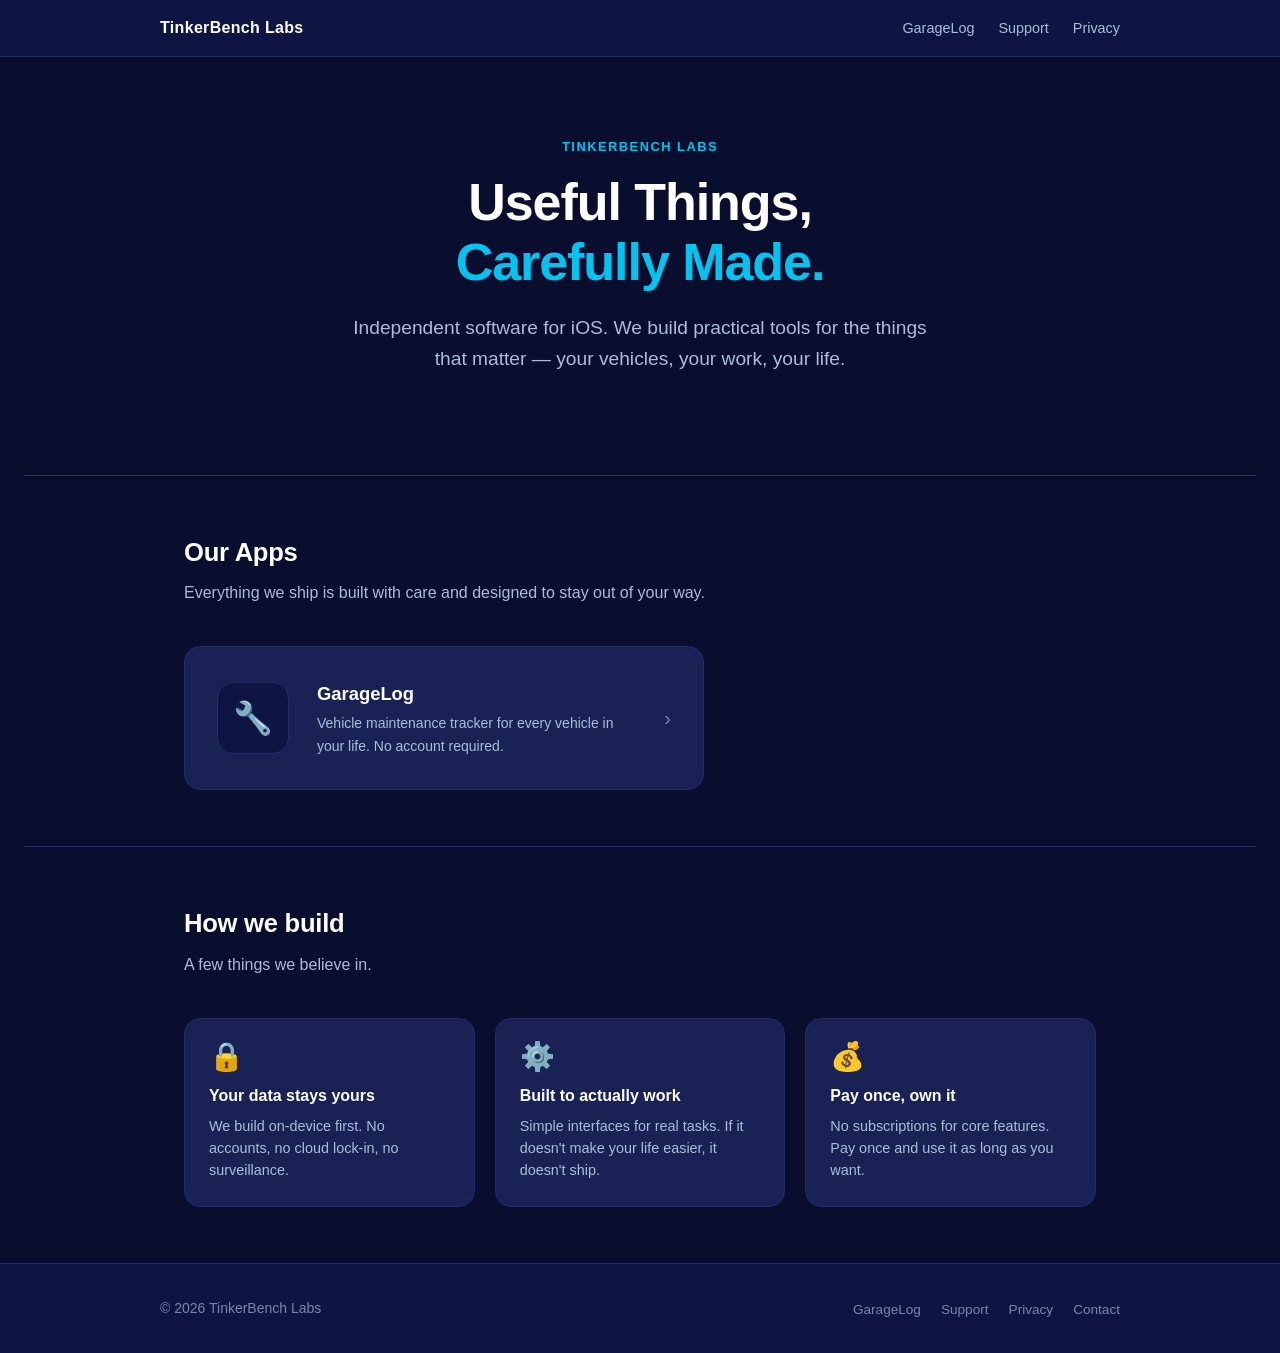
==== index.html @ 38abb6bc "initial commit" ====
<!DOCTYPE html>
<html lang="en">
<head>
  <meta charset="UTF-8" />
  <meta name="viewport" content="width=device-width, initial-scale=1.0" />
  <title>TinkerBench Labs</title>
  <meta name="description" content="TinkerBench Labs — Useful Things, Carefully Made. Independent software for iOS." />
  <link rel="stylesheet" href="assets/css/style.css" />
</head>
<body>

  <!-- Navigation -->
  <nav class="site-nav">
    <div class="nav-inner">
      <a href="index.html" class="nav-brand">TinkerBench Labs</a>
      <ul class="nav-links">
        <li><a href="garagelog/" >GarageLog</a></li>
        <li><a href="support/"  >Support</a></li>
        <li><a href="privacy/"  >Privacy</a></li>
      </ul>
    </div>
  </nav>

  <main class="page">

    <!-- Hero -->
    <div class="hero">
      <p class="hero-eyebrow">TinkerBench Labs</p>
      <h1>Useful Things,<br /><span>Carefully Made.</span></h1>
      <p class="hero-sub">
        Independent software for iOS. We build practical tools for the
        things that matter — your vehicles, your work, your life.
      </p>
    </div>

    <hr class="divider" />

    <!-- Apps section -->
    <div class="section">
      <h2 class="section-title">Our Apps</h2>
      <p class="section-sub">Everything we ship is built with care and designed to stay out of your way.</p>

      <a href="garagelog/" class="app-card">
        <div class="app-card-icon">🔧</div>
        <div class="app-card-info">
          <h3>GarageLog</h3>
          <p>Vehicle maintenance tracker for every vehicle in your life. No account required.</p>
        </div>
        <span class="app-card-arrow">›</span>
      </a>

      <!-- TODO: add more apps here as they ship -->
    </div>

    <hr class="divider" />

    <!-- Values section -->
    <div class="section">
      <h2 class="section-title">How we build</h2>
      <p class="section-sub">A few things we believe in.</p>

      <div class="card-grid">
        <div class="card">
          <div class="card-icon">🔒</div>
          <h3>Your data stays yours</h3>
          <p>We build on-device first. No accounts, no cloud lock-in, no surveillance.</p>
        </div>
        <div class="card">
          <div class="card-icon">⚙️</div>
          <h3>Built to actually work</h3>
          <p>Simple interfaces for real tasks. If it doesn't make your life easier, it doesn't ship.</p>
        </div>
        <div class="card">
          <div class="card-icon">💰</div>
          <h3>Pay once, own it</h3>
          <p>No subscriptions for core features. Pay once and use it as long as you want.</p>
        </div>
      </div>
    </div>

  </main>

  <!-- Footer -->
  <footer class="site-footer">
    <div class="footer-inner">
      <span class="footer-brand">&copy; 2026 TinkerBench Labs</span>
      <ul class="footer-links">
        <li><a href="garagelog/">GarageLog</a></li>
        <li><a href="support/">Support</a></li>
        <li><a href="privacy/">Privacy</a></li>
        <li><a href="mailto:support@tinkerbenchlabs.com">Contact</a></li>
      </ul>
    </div>
  </footer>

</body>
</html>
---- assets/css/style.css ----
/* ─── TinkerBench Labs — Brand Palette ───────────────────────────────────── */
:root {
  --bg:          #090D2E;
  --bg-header:   #0F1542;
  --bg-card:     #1A2255;
  --bg-card-alt: #394A72;
  --accent:      #00C4F0;
  --accent-dark: #009CBD;
  --text:        #FFFFFF;
  --text-muted:  #ABBDD8;
  --text-dim:    #7786AA;
  --separator:   #1A2255;
  --border:      #222D6A;
  --success:     #00D166;
  --radius:      10px;
  --radius-lg:   16px;
  --max-width:   960px;
}

/* ─── Reset ──────────────────────────────────────────────────────────────── */
*, *::before, *::after { box-sizing: border-box; margin: 0; padding: 0; }

html { font-size: 16px; scroll-behavior: smooth; }

body {
  background: var(--bg);
  color: var(--text);
  font-family: -apple-system, BlinkMacSystemFont, 'Segoe UI', Helvetica, Arial, sans-serif;
  line-height: 1.6;
  min-height: 100vh;
  display: flex;
  flex-direction: column;
}

a { color: var(--accent); text-decoration: none; }
a:hover { text-decoration: underline; }

img { max-width: 100%; display: block; }

/* ─── Navigation ─────────────────────────────────────────────────────────── */
.site-nav {
  background: var(--bg-header);
  border-bottom: 1px solid var(--border);
  padding: 0 1.5rem;
  position: sticky;
  top: 0;
  z-index: 100;
}

.nav-inner {
  max-width: var(--max-width);
  margin: 0 auto;
  display: flex;
  align-items: center;
  justify-content: space-between;
  height: 56px;
  gap: 1rem;
}

.nav-brand {
  font-weight: 700;
  font-size: 1rem;
  color: var(--text);
  letter-spacing: 0.02em;
  white-space: nowrap;
}
.nav-brand:hover { text-decoration: none; color: var(--accent); }

.nav-links {
  display: flex;
  gap: 1.5rem;
  list-style: none;
}

.nav-links a {
  color: var(--text-muted);
  font-size: 0.9rem;
  font-weight: 500;
  transition: color 0.15s;
}
.nav-links a:hover,
.nav-links a.active { color: var(--text); text-decoration: none; }

/* ─── Page wrapper ───────────────────────────────────────────────────────── */
.page { flex: 1; }

/* ─── Hero ───────────────────────────────────────────────────────────────── */
.hero {
  text-align: center;
  padding: 5rem 1.5rem 4rem;
  max-width: var(--max-width);
  margin: 0 auto;
}

.hero-eyebrow {
  font-size: 0.8rem;
  font-weight: 600;
  letter-spacing: 0.12em;
  text-transform: uppercase;
  color: var(--accent);
  margin-bottom: 1rem;
}

.hero h1 {
  font-size: clamp(2rem, 5vw, 3.25rem);
  font-weight: 800;
  line-height: 1.15;
  letter-spacing: -0.02em;
  margin-bottom: 1.25rem;
}

.hero h1 span { color: var(--accent); }

.hero-sub {
  font-size: clamp(1rem, 2.5vw, 1.2rem);
  color: var(--text-muted);
  max-width: 580px;
  margin: 0 auto 2.25rem;
}

/* ─── Buttons ────────────────────────────────────────────────────────────── */
.btn {
  display: inline-block;
  padding: 0.75rem 1.75rem;
  border-radius: var(--radius);
  font-weight: 600;
  font-size: 1rem;
  transition: opacity 0.15s, transform 0.1s;
  cursor: pointer;
}
.btn:hover { opacity: 0.88; text-decoration: none; transform: translateY(-1px); }
.btn-primary  { background: var(--accent); color: #000; }
.btn-outline  { border: 1.5px solid var(--border); color: var(--text-muted); }
.btn-outline:hover { border-color: var(--accent); color: var(--accent); }

.btn-group { display: flex; gap: 0.75rem; justify-content: center; flex-wrap: wrap; }

/* App Store badge placeholder */
.appstore-badge {
  display: inline-flex;
  align-items: center;
  gap: 0.5rem;
  background: #000;
  border: 1px solid #444;
  border-radius: var(--radius);
  padding: 0.6rem 1.25rem;
  color: var(--text);
  font-size: 0.85rem;
  font-weight: 500;
}
.appstore-badge:hover { border-color: var(--accent); text-decoration: none; }

/* ─── Section ────────────────────────────────────────────────────────────── */
.section {
  padding: 3.5rem 1.5rem;
  max-width: var(--max-width);
  margin: 0 auto;
}

.section-title {
  font-size: 1.6rem;
  font-weight: 700;
  margin-bottom: 0.5rem;
  letter-spacing: -0.01em;
}

.section-sub {
  color: var(--text-muted);
  margin-bottom: 2.5rem;
  font-size: 1rem;
}

/* ─── Cards ──────────────────────────────────────────────────────────────── */
.card-grid {
  display: grid;
  grid-template-columns: repeat(auto-fill, minmax(260px, 1fr));
  gap: 1.25rem;
}

.card {
  background: var(--bg-card);
  border: 1px solid var(--border);
  border-radius: var(--radius-lg);
  padding: 1.5rem;
}

.card-icon {
  font-size: 1.75rem;
  margin-bottom: 0.75rem;
  line-height: 1;
}

.card h3 {
  font-size: 1rem;
  font-weight: 700;
  margin-bottom: 0.4rem;
}

.card p {
  color: var(--text-muted);
  font-size: 0.9rem;
  line-height: 1.55;
}

/* App feature card variant */
.feature-card {
  background: var(--bg-card);
  border: 1px solid var(--border);
  border-radius: var(--radius-lg);
  padding: 1.5rem 1.75rem;
  display: flex;
  gap: 1.25rem;
  align-items: flex-start;
}

.feature-icon {
  font-size: 1.5rem;
  flex-shrink: 0;
  line-height: 1;
  margin-top: 0.1rem;
}

.feature-text h3 { font-size: 0.975rem; font-weight: 700; margin-bottom: 0.25rem; }
.feature-text p  { color: var(--text-muted); font-size: 0.875rem; line-height: 1.5; }

.feature-list {
  display: flex;
  flex-direction: column;
  gap: 0.875rem;
}

/* App card on company home */
.app-card {
  background: var(--bg-card);
  border: 1px solid var(--border);
  border-radius: var(--radius-lg);
  padding: 2rem;
  display: flex;
  gap: 1.75rem;
  align-items: center;
  max-width: 520px;
  transition: border-color 0.15s;
}
.app-card:hover { border-color: var(--accent); text-decoration: none; }

.app-card-icon {
  width: 72px;
  height: 72px;
  border-radius: 16px;
  background: var(--bg-header);
  border: 1px solid var(--border);
  display: flex;
  align-items: center;
  justify-content: center;
  font-size: 2rem;
  flex-shrink: 0;
}

.app-card-info { flex: 1; }
.app-card-info h3 { font-size: 1.15rem; font-weight: 700; color: var(--text); margin-bottom: 0.25rem; }
.app-card-info p  { color: var(--text-muted); font-size: 0.875rem; }
.app-card-arrow   { color: var(--text-dim); font-size: 1.25rem; }

/* ─── Divider ────────────────────────────────────────────────────────────── */
.divider {
  border: none;
  border-top: 1px solid var(--border);
  margin: 0 1.5rem;
}

/* ─── Prose (Privacy Policy, etc.) ──────────────────────────────────────── */
.prose {
  max-width: 680px;
}

.prose h2 {
  font-size: 1.15rem;
  font-weight: 700;
  margin: 2rem 0 0.5rem;
  color: var(--text);
}

.prose p {
  color: var(--text-muted);
  font-size: 0.95rem;
  line-height: 1.7;
  margin-bottom: 0.875rem;
}

.prose ul {
  color: var(--text-muted);
  font-size: 0.95rem;
  line-height: 1.7;
  margin: 0 0 0.875rem 1.25rem;
}

.prose ul li { margin-bottom: 0.25rem; }

.prose a { color: var(--accent); }

.prose .effective-date {
  font-size: 0.85rem;
  color: var(--text-dim);
  margin-bottom: 2rem;
}

/* ─── FAQ ────────────────────────────────────────────────────────────────── */
.faq-list {
  display: flex;
  flex-direction: column;
  gap: 1rem;
  max-width: 680px;
}

.faq-item {
  background: var(--bg-card);
  border: 1px solid var(--border);
  border-radius: var(--radius);
  padding: 1.25rem 1.5rem;
}

.faq-item h3 {
  font-size: 0.975rem;
  font-weight: 700;
  margin-bottom: 0.5rem;
  color: var(--text);
}

.faq-item p {
  color: var(--text-muted);
  font-size: 0.9rem;
  line-height: 1.6;
}

/* ─── Contact block ──────────────────────────────────────────────────────── */
.contact-block {
  background: var(--bg-card);
  border: 1px solid var(--border);
  border-radius: var(--radius-lg);
  padding: 2rem;
  max-width: 480px;
}

.contact-block h2 { font-size: 1.15rem; font-weight: 700; margin-bottom: 0.5rem; }
.contact-block p  { color: var(--text-muted); font-size: 0.9rem; margin-bottom: 1rem; }

/* ─── Footer ─────────────────────────────────────────────────────────────── */
.site-footer {
  background: var(--bg-header);
  border-top: 1px solid var(--border);
  padding: 2rem 1.5rem;
  margin-top: auto;
}

.footer-inner {
  max-width: var(--max-width);
  margin: 0 auto;
  display: flex;
  align-items: center;
  justify-content: space-between;
  flex-wrap: wrap;
  gap: 1rem;
}

.footer-brand { font-size: 0.875rem; color: var(--text-dim); }

.footer-links {
  display: flex;
  gap: 1.25rem;
  list-style: none;
}

.footer-links a {
  color: var(--text-dim);
  font-size: 0.85rem;
  transition: color 0.15s;
}
.footer-links a:hover { color: var(--text); text-decoration: none; }

/* ─── Utilities ──────────────────────────────────────────────────────────── */
.text-accent  { color: var(--accent); }
.text-muted   { color: var(--text-muted); }
.mt-sm        { margin-top: 0.5rem; }
.mt-md        { margin-top: 1rem; }
.mt-lg        { margin-top: 2rem; }
.mb-sm        { margin-bottom: 0.5rem; }

/* ─── Responsive ─────────────────────────────────────────────────────────── */
@media (max-width: 600px) {
  .hero { padding: 3rem 1.25rem 2.5rem; }
  .section { padding: 2.5rem 1.25rem; }
  .feature-card { flex-direction: column; gap: 0.75rem; }
  .app-card { flex-direction: column; gap: 1rem; text-align: center; }
  .app-card-arrow { display: none; }
  .footer-inner { flex-direction: column; align-items: flex-start; }
  .nav-links { gap: 1rem; }
}
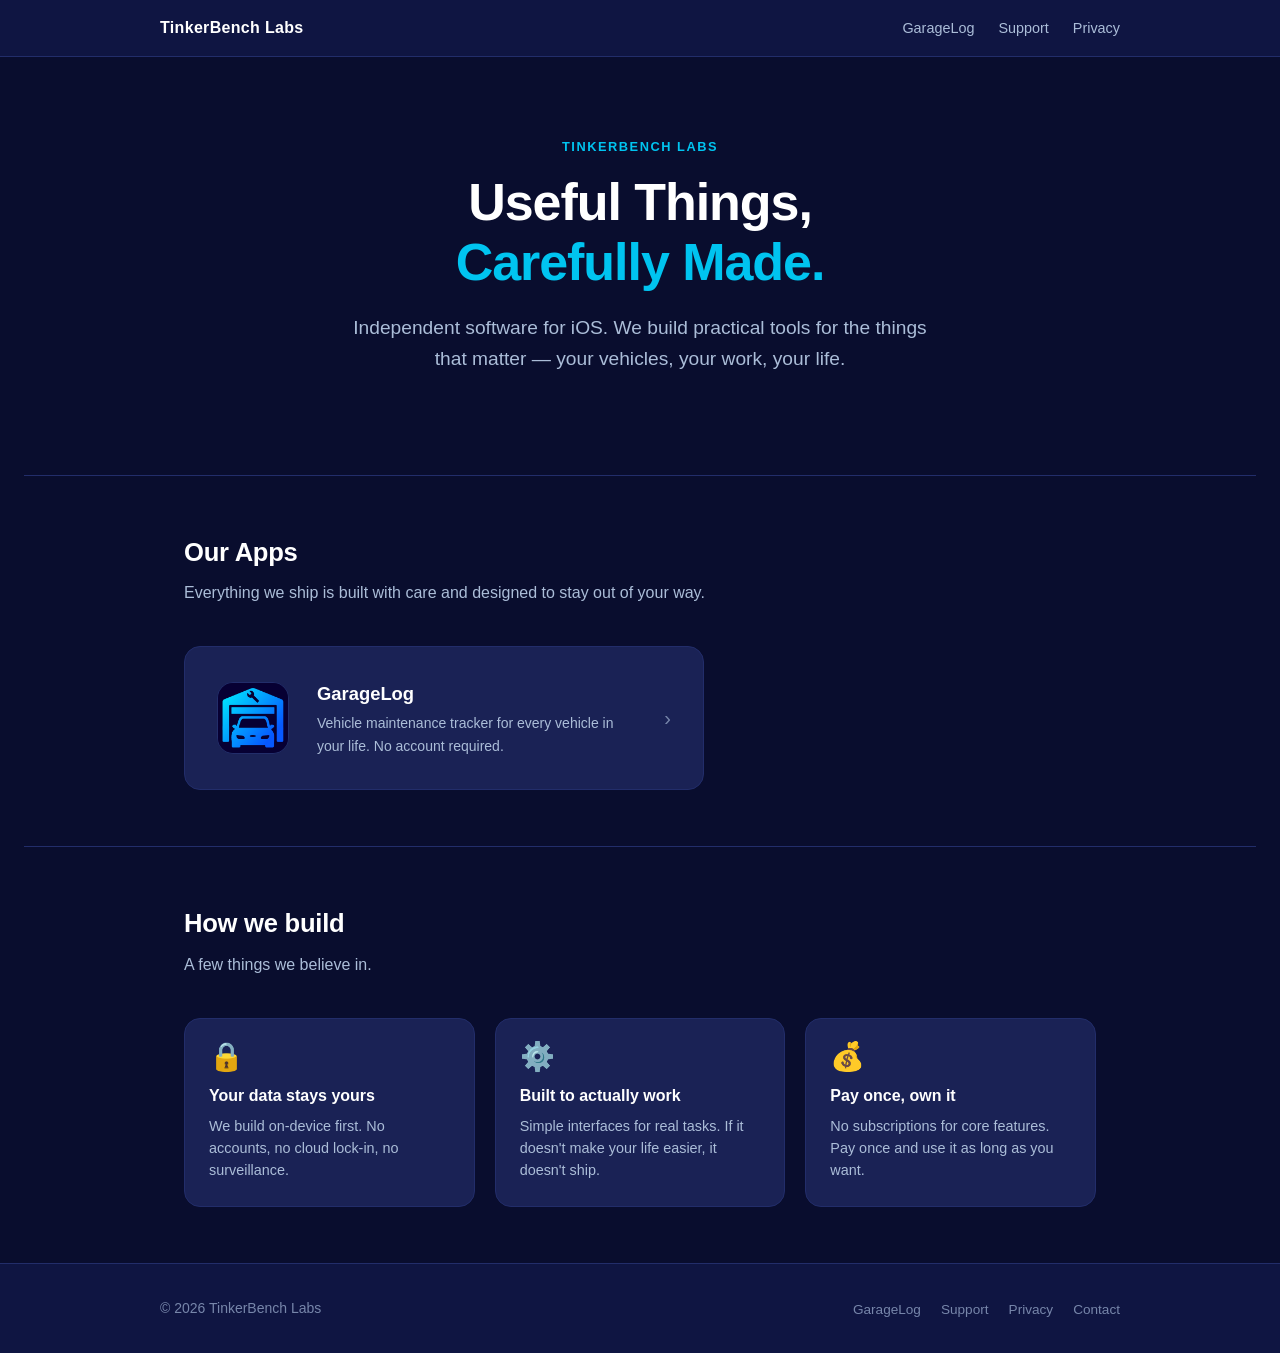
==== commit 8cbdd3c6: "Add app icon, marketing screenshots, and complete support FAQ - Add GarageLog app icon to garagelog/" ====
--- a/index.html
+++ b/index.html
@@ -41,7 +41,7 @@
       <p class="section-sub">Everything we ship is built with care and designed to stay out of your way.</p>
 
       <a href="garagelog/" class="app-card">
-        <div class="app-card-icon">🔧</div>
+        <div class="app-card-icon"><img src="assets/images/app-icon.png" alt="GarageLog" /></div>
         <div class="app-card-info">
           <h3>GarageLog</h3>
           <p>Vehicle maintenance tracker for every vehicle in your life. No account required.</p>
--- a/assets/css/style.css
+++ b/assets/css/style.css
@@ -254,6 +254,7 @@
   justify-content: center;
   font-size: 2rem;
   flex-shrink: 0;
+  overflow: hidden;
 }
 
 .app-card-info { flex: 1; }
@@ -384,6 +385,41 @@
 .mt-md        { margin-top: 1rem; }
 .mt-lg        { margin-top: 2rem; }
 .mb-sm        { margin-bottom: 0.5rem; }
+
+/* ─── App icon (hero) ────────────────────────────────────────────────────── */
+.hero-app-icon {
+  width: 96px;
+  height: 96px;
+  border-radius: 22px;
+  margin: 0 auto 1.5rem;
+  box-shadow: 0 8px 32px rgba(0, 196, 240, 0.18);
+}
+
+/* ─── Screenshots strip ──────────────────────────────────────────────────── */
+.screenshots-strip-wrapper {
+  padding: 2rem 0 2.5rem;
+}
+
+.screenshots-strip {
+  display: flex;
+  gap: 0.75rem;
+  overflow-x: auto;
+  padding: 0.25rem 1.5rem 1rem;
+  scroll-snap-type: x mandatory;
+  -webkit-overflow-scrolling: touch;
+  scrollbar-width: none;
+}
+
+.screenshots-strip::-webkit-scrollbar { display: none; }
+
+.screenshots-strip img {
+  height: 500px;
+  width: auto;
+  max-width: none;
+  border-radius: 16px;
+  scroll-snap-align: start;
+  flex-shrink: 0;
+}
 
 /* ─── Responsive ─────────────────────────────────────────────────────────── */
 @media (max-width: 600px) {
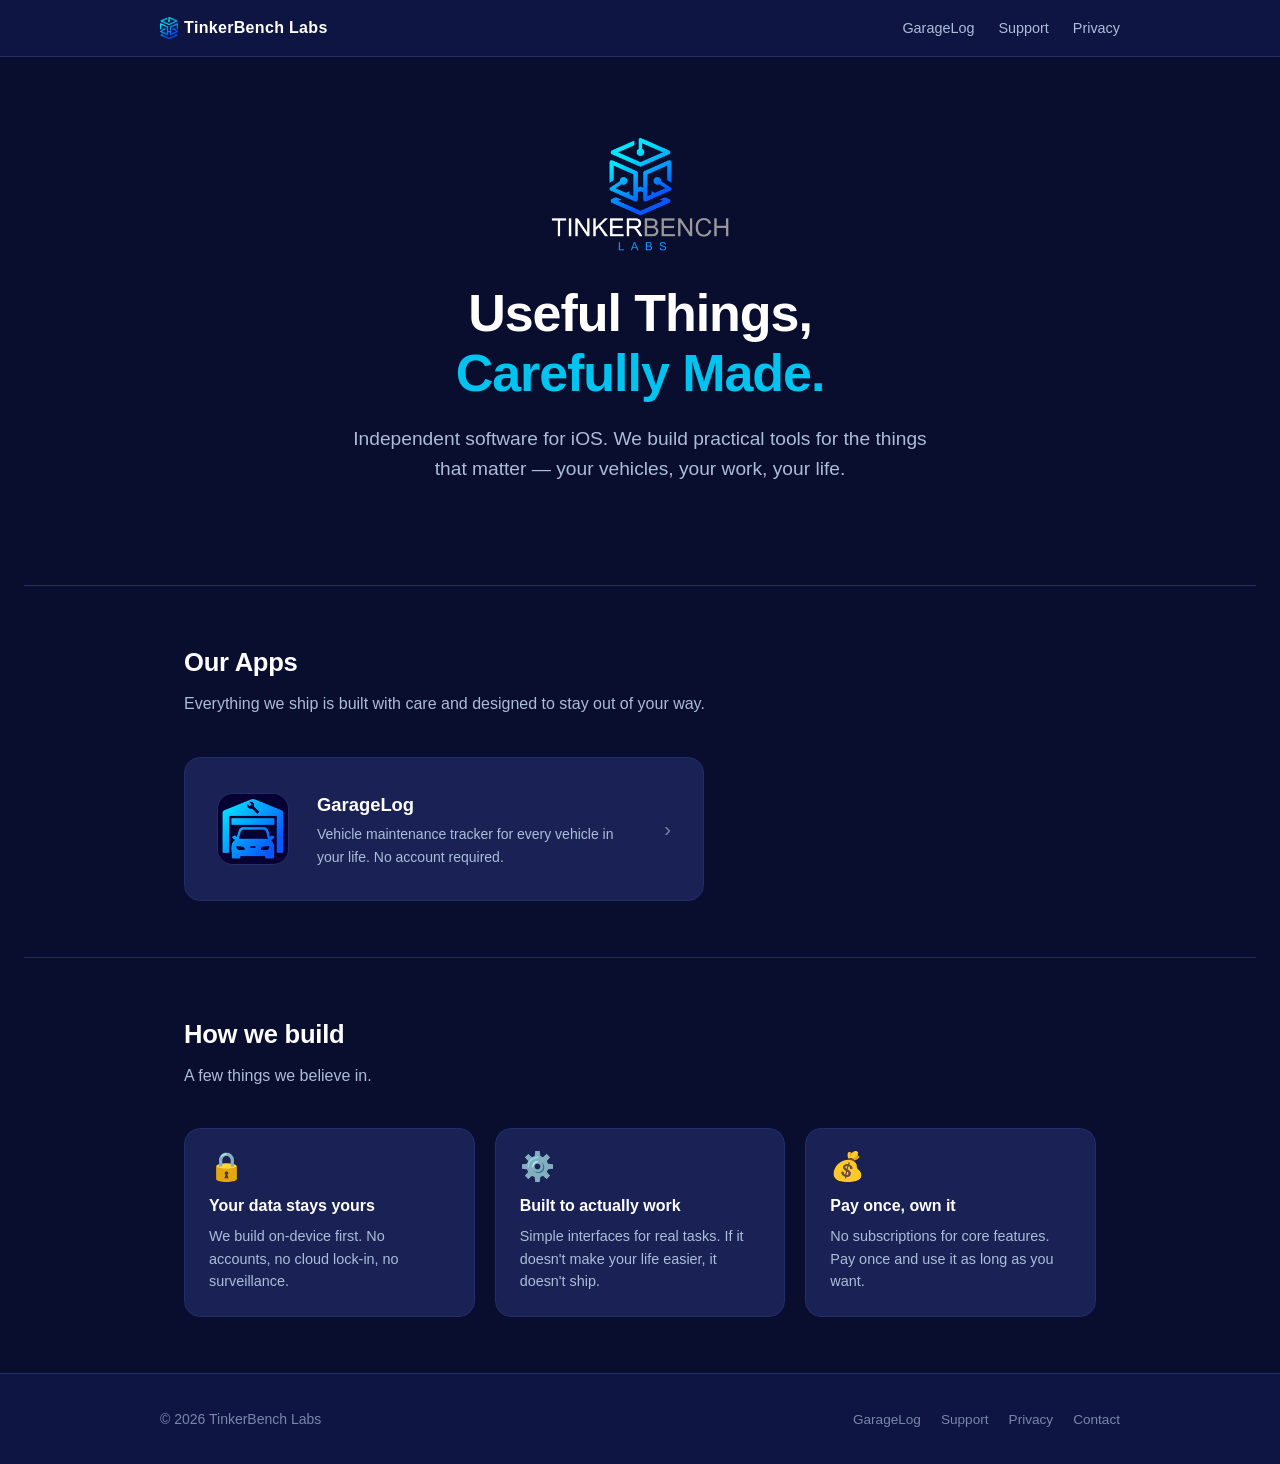
==== commit e1601248: "Add TinkerBench Labs branding to nav and company home hero - Add TB cube icon to nav brand across al" ====
--- a/index.html
+++ b/index.html
@@ -12,7 +12,7 @@
   <!-- Navigation -->
   <nav class="site-nav">
     <div class="nav-inner">
-      <a href="index.html" class="nav-brand">TinkerBench Labs</a>
+      <a href="index.html" class="nav-brand"><img src="assets/images/tb-icon.png" class="nav-brand-icon" alt="" />TinkerBench Labs</a>
       <ul class="nav-links">
         <li><a href="garagelog/" >GarageLog</a></li>
         <li><a href="support/"  >Support</a></li>
@@ -25,7 +25,7 @@
 
     <!-- Hero -->
     <div class="hero">
-      <p class="hero-eyebrow">TinkerBench Labs</p>
+      <img src="assets/images/tb-logo.png" class="hero-tb-logo" alt="TinkerBench Labs" />
       <h1>Useful Things,<br /><span>Carefully Made.</span></h1>
       <p class="hero-sub">
         Independent software for iOS. We build practical tools for the
--- a/assets/css/style.css
+++ b/assets/css/style.css
@@ -386,6 +386,23 @@
 .mt-lg        { margin-top: 2rem; }
 .mb-sm        { margin-bottom: 0.5rem; }
 
+/* ─── TinkerBench Labs branding ──────────────────────────────────────────── */
+.nav-brand-icon {
+  height: 22px;
+  width: auto;
+  display: inline-block;
+  vertical-align: middle;
+  margin-right: 0.4rem;
+  position: relative;
+  top: -1px;
+}
+
+.hero-tb-logo {
+  width: 180px;
+  height: auto;
+  margin: 0 auto 2rem;
+}
+
 /* ─── App icon (hero) ────────────────────────────────────────────────────── */
 .hero-app-icon {
   width: 96px;
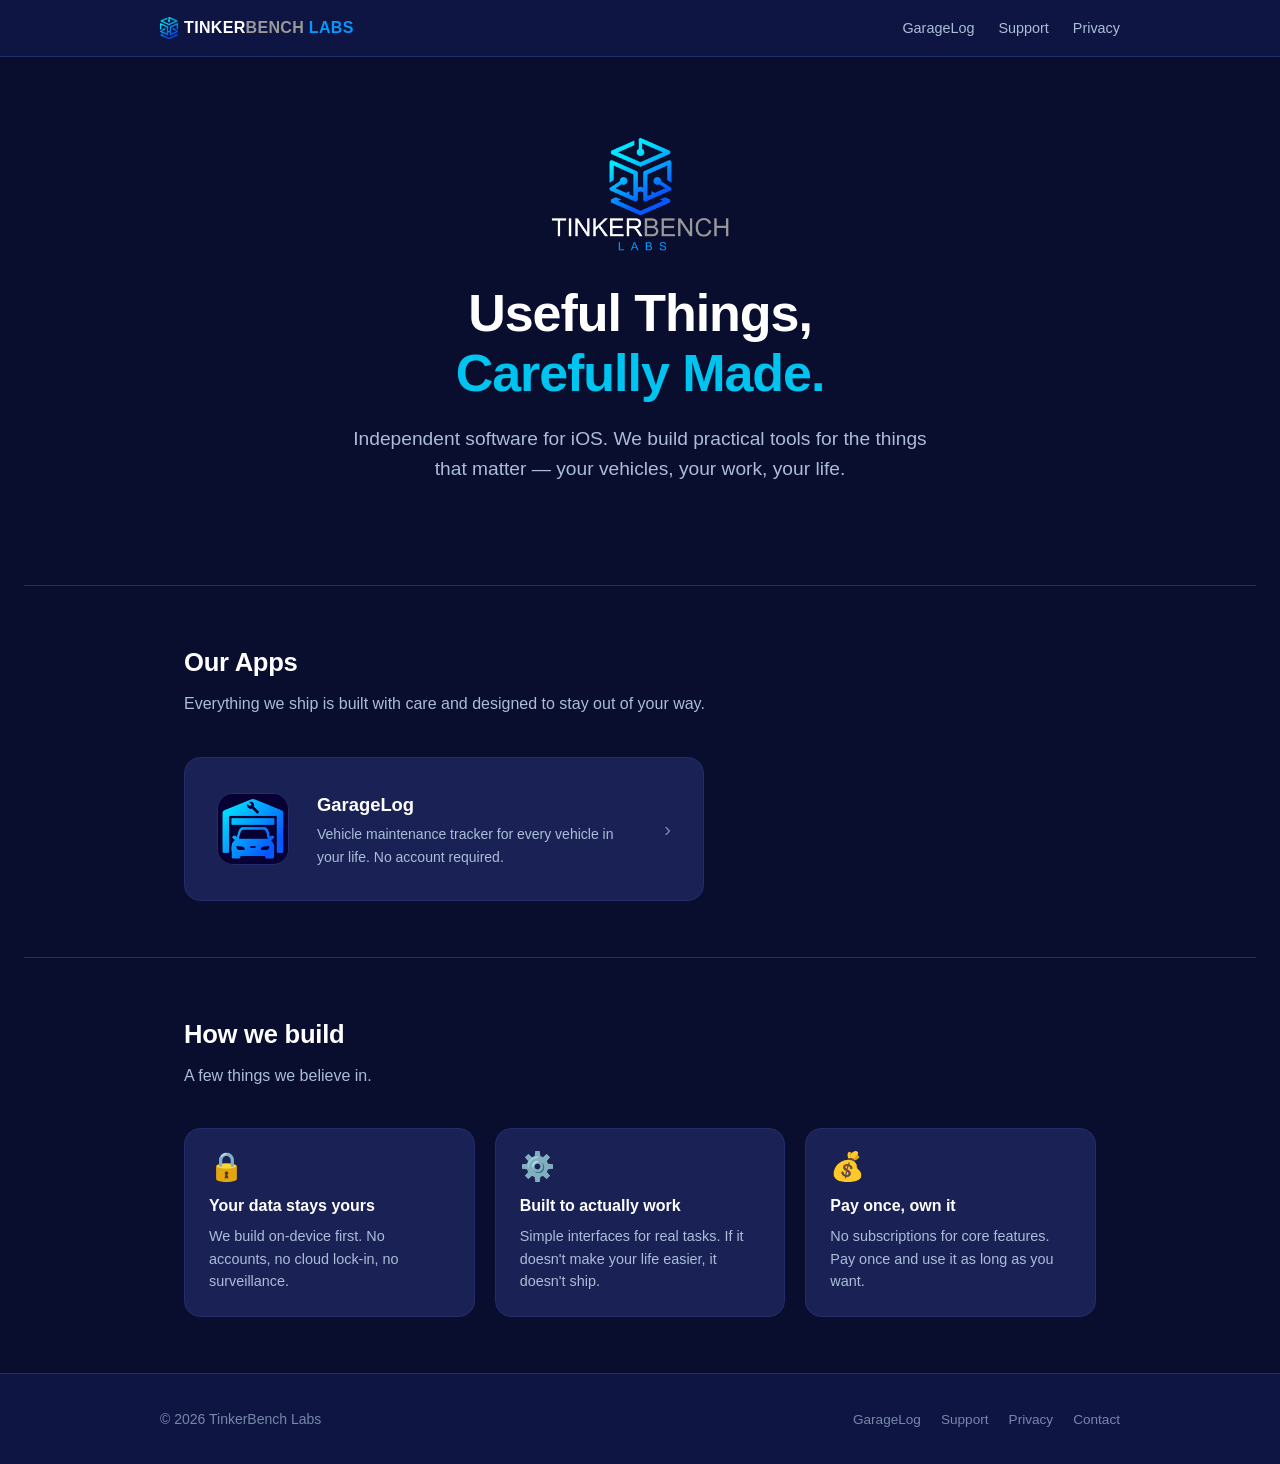
==== commit 7f4baf43: "Style nav brand text to match TinkerBench Labs logo TINKER white, BENCH #999999, LABS #0398FF — all " ====
--- a/index.html
+++ b/index.html
@@ -12,7 +12,7 @@
   <!-- Navigation -->
   <nav class="site-nav">
     <div class="nav-inner">
-      <a href="index.html" class="nav-brand"><img src="assets/images/tb-icon.png" class="nav-brand-icon" alt="" />TinkerBench Labs</a>
+      <a href="index.html" class="nav-brand"><img src="assets/images/tb-icon.png" class="nav-brand-icon" alt="" /><span class="brand-tinker">TINKER</span><span class="brand-bench">BENCH</span> <span class="brand-labs">LABS</span></a>
       <ul class="nav-links">
         <li><a href="garagelog/" >GarageLog</a></li>
         <li><a href="support/"  >Support</a></li>
--- a/assets/css/style.css
+++ b/assets/css/style.css
@@ -60,11 +60,16 @@
 .nav-brand {
   font-weight: 700;
   font-size: 1rem;
+  font-family: Arial, Helvetica, sans-serif;
   color: var(--text);
   letter-spacing: 0.02em;
   white-space: nowrap;
 }
-.nav-brand:hover { text-decoration: none; color: var(--accent); }
+.nav-brand:hover { text-decoration: none; }
+
+.brand-tinker { color: #FFFFFF; }
+.brand-bench  { color: #999999; }
+.brand-labs   { color: #0398FF; }
 
 .nav-links {
   display: flex;
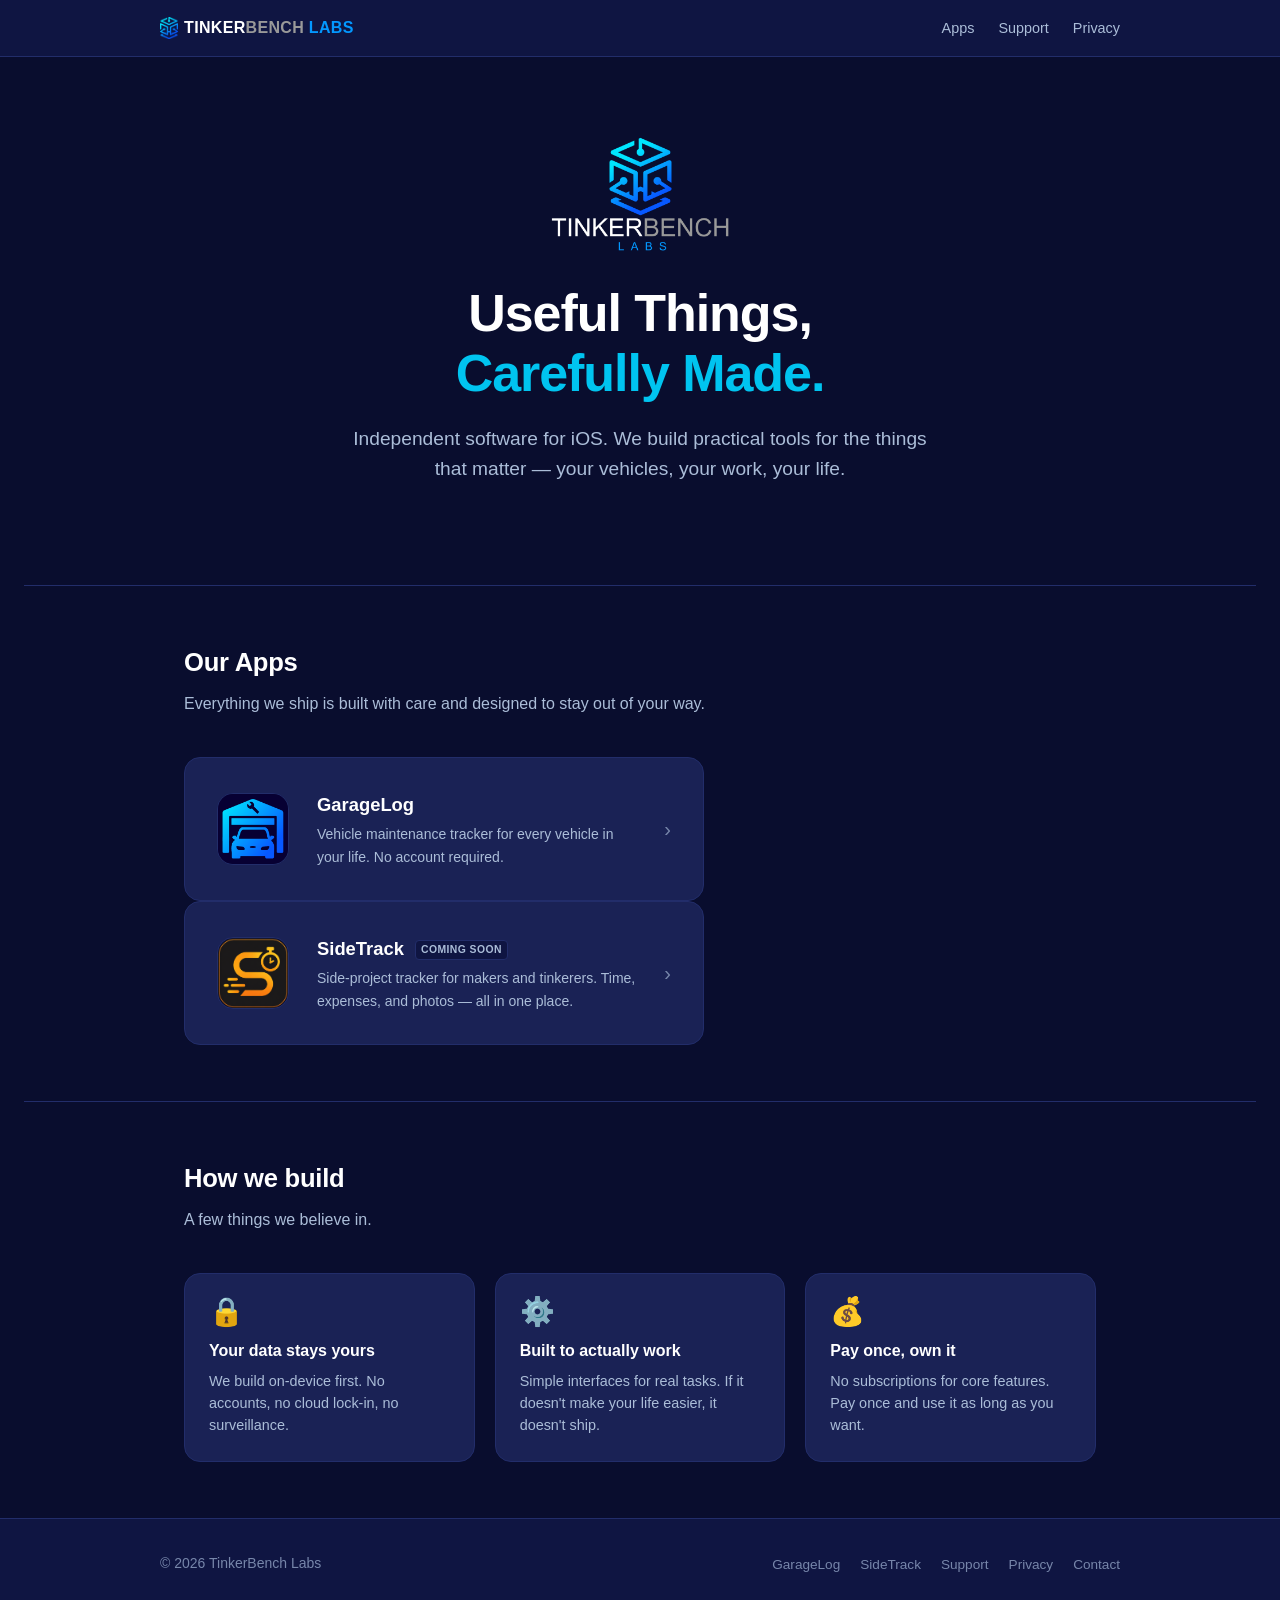
==== commit e155e4ad: "feat: restructure site for multi-app support, add SideTrack landing page - Add SideTrack landing pag" ====
--- a/index.html
+++ b/index.html
@@ -5,6 +5,8 @@
   <meta name="viewport" content="width=device-width, initial-scale=1.0" />
   <title>TinkerBench Labs</title>
   <meta name="description" content="TinkerBench Labs — Useful Things, Carefully Made. Independent software for iOS." />
+  <link rel="icon" type="image/x-icon" href="/favicon.ico" />
+  <link rel="apple-touch-icon" href="/apple-touch-icon.png" />
   <link rel="stylesheet" href="assets/css/style.css" />
 </head>
 <body>
@@ -14,9 +16,9 @@
     <div class="nav-inner">
       <a href="index.html" class="nav-brand"><img src="assets/images/tb-icon.png" class="nav-brand-icon" alt="" /><span class="brand-tinker">TINKER</span><span class="brand-bench">BENCH</span> <span class="brand-labs">LABS</span></a>
       <ul class="nav-links">
-        <li><a href="garagelog/" >GarageLog</a></li>
-        <li><a href="support/"  >Support</a></li>
-        <li><a href="privacy/"  >Privacy</a></li>
+        <li><a href="/">Apps</a></li>
+        <li><a href="/support/">Support</a></li>
+        <li><a href="/privacy/">Privacy</a></li>
       </ul>
     </div>
   </nav>
@@ -49,7 +51,14 @@
         <span class="app-card-arrow">›</span>
       </a>
 
-      <!-- TODO: add more apps here as they ship -->
+      <a href="sidetrack/" class="app-card">
+        <div class="app-card-icon"><img src="assets/images/sidetrack-icon.png" alt="SideTrack" /></div>
+        <div class="app-card-info">
+          <h3>SideTrack <span class="badge-coming-soon">Coming Soon</span></h3>
+          <p>Side-project tracker for makers and tinkerers. Time, expenses, and photos — all in one place.</p>
+        </div>
+        <span class="app-card-arrow">›</span>
+      </a>
     </div>
 
     <hr class="divider" />
@@ -85,9 +94,10 @@
     <div class="footer-inner">
       <span class="footer-brand">&copy; 2026 TinkerBench Labs</span>
       <ul class="footer-links">
-        <li><a href="garagelog/">GarageLog</a></li>
-        <li><a href="support/">Support</a></li>
-        <li><a href="privacy/">Privacy</a></li>
+        <li><a href="/garagelog/">GarageLog</a></li>
+        <li><a href="/sidetrack/">SideTrack</a></li>
+        <li><a href="/support/">Support</a></li>
+        <li><a href="/privacy/">Privacy</a></li>
         <li><a href="mailto:support@tinkerbenchlabs.com">Contact</a></li>
       </ul>
     </div>
--- a/assets/css/style.css
+++ b/assets/css/style.css
@@ -267,6 +267,33 @@
 .app-card-info p  { color: var(--text-muted); font-size: 0.875rem; }
 .app-card-arrow   { color: var(--text-dim); font-size: 1.25rem; }
 
+.coming-soon-cta {
+  display: inline-block;
+  font-size: 0.875rem;
+  font-weight: 600;
+  color: var(--text-muted);
+  background: var(--bg-card);
+  border: 1px solid var(--border);
+  border-radius: var(--radius);
+  padding: 0.65rem 1.5rem;
+  cursor: default;
+}
+
+.badge-coming-soon {
+  display: inline-block;
+  font-size: 0.65rem;
+  font-weight: 600;
+  text-transform: uppercase;
+  letter-spacing: 0.04em;
+  color: var(--text-muted);
+  background: var(--bg-header);
+  border: 1px solid var(--border);
+  border-radius: 4px;
+  padding: 0.1em 0.45em;
+  vertical-align: middle;
+  margin-left: 0.4rem;
+}
+
 /* ─── Divider ────────────────────────────────────────────────────────────── */
 .divider {
   border: none;
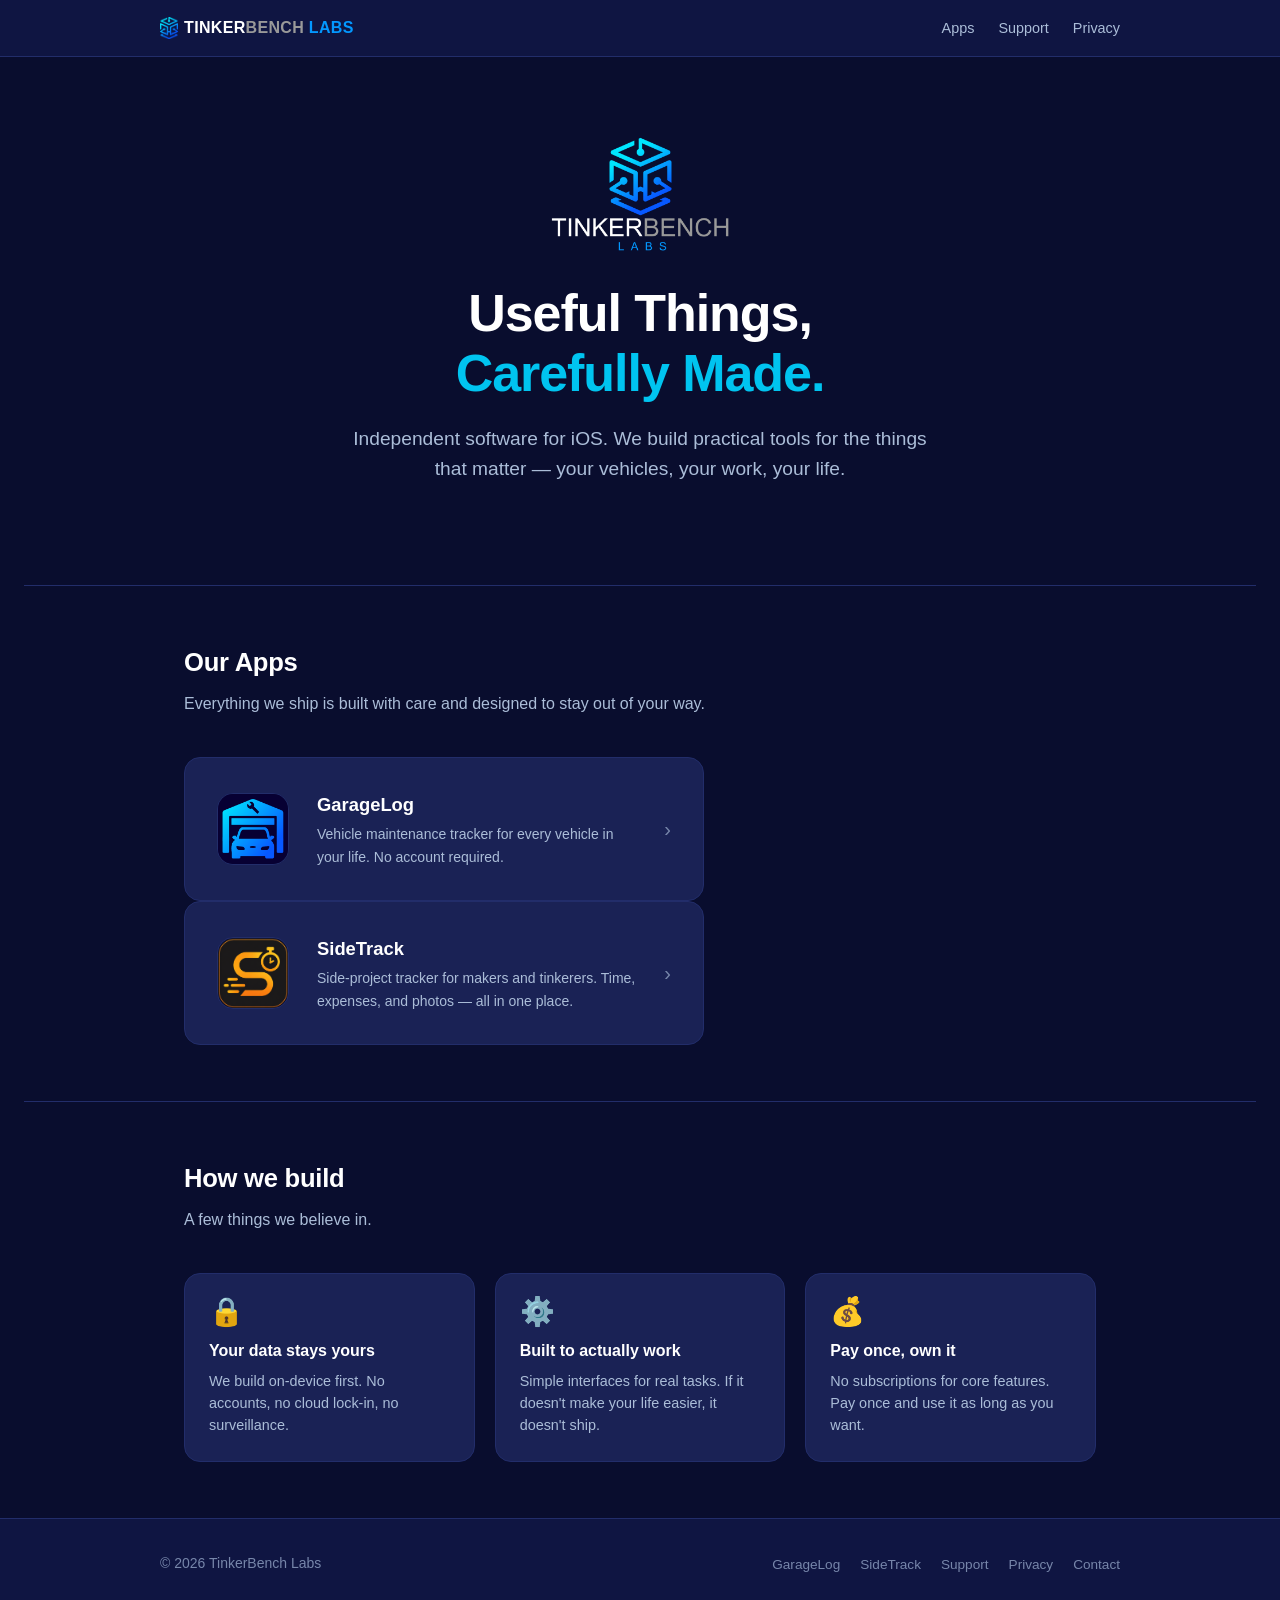
==== commit 2afdc17e: "feat(sidetrack): launch — add App Store link, screenshots, live CTA" ====
--- a/index.html
+++ b/index.html
@@ -54,7 +54,7 @@
       <a href="sidetrack/" class="app-card">
         <div class="app-card-icon"><img src="assets/images/sidetrack-icon.png" alt="SideTrack" /></div>
         <div class="app-card-info">
-          <h3>SideTrack <span class="badge-coming-soon">Coming Soon</span></h3>
+          <h3>SideTrack</h3>
           <p>Side-project tracker for makers and tinkerers. Time, expenses, and photos — all in one place.</p>
         </div>
         <span class="app-card-arrow">›</span>
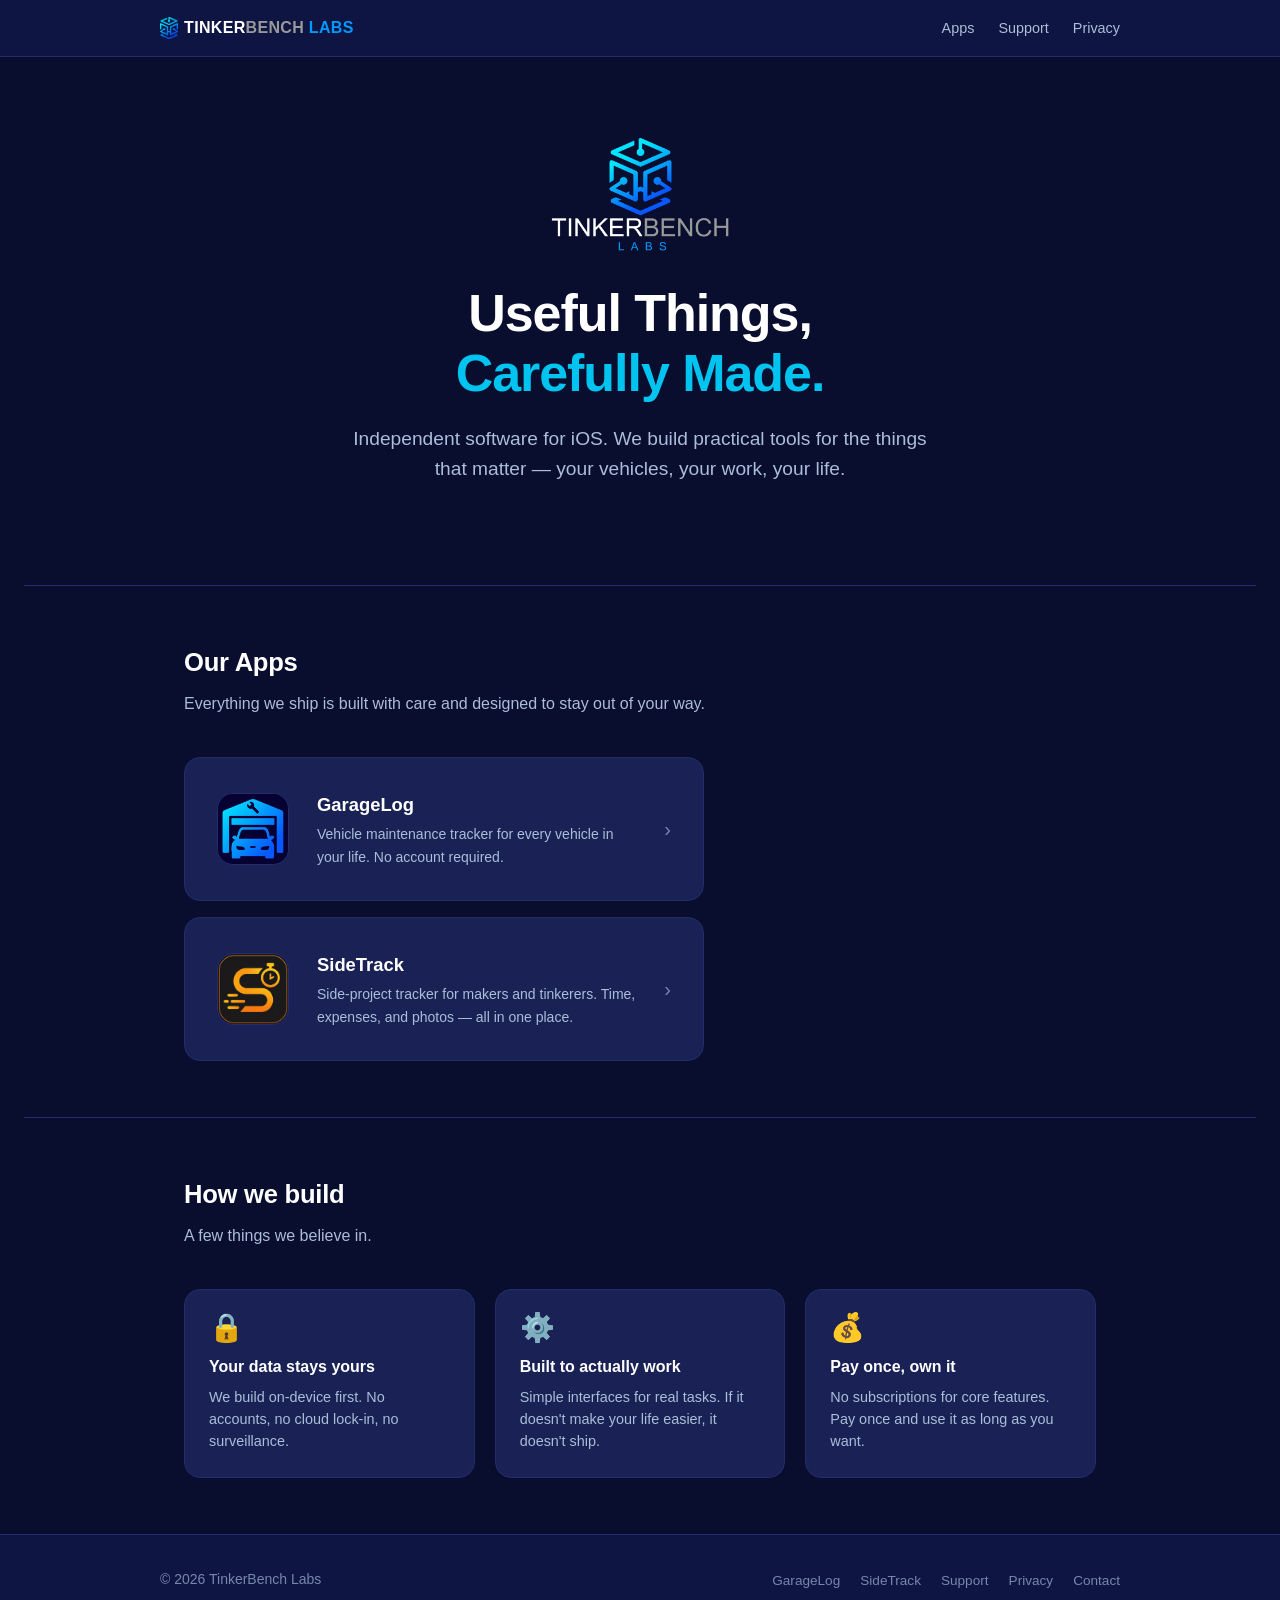
==== commit b6128ed4: "fix: restore app card margin-top as inline style for cache safety" ====
--- a/index.html
+++ b/index.html
@@ -51,7 +51,7 @@
         <span class="app-card-arrow">›</span>
       </a>
 
-      <a href="sidetrack/" class="app-card">
+      <a href="sidetrack/" class="app-card" style="margin-top: 1rem;">
         <div class="app-card-icon"><img src="assets/images/sidetrack-icon.png" alt="SideTrack" /></div>
         <div class="app-card-info">
           <h3>SideTrack</h3>
--- a/assets/css/style.css
+++ b/assets/css/style.css
@@ -247,6 +247,7 @@
   transition: border-color 0.15s;
 }
 .app-card:hover { border-color: var(--accent); text-decoration: none; }
+.app-card + .app-card { margin-top: 1rem; }
 
 .app-card-icon {
   width: 72px;
@@ -455,6 +456,7 @@
   overflow-x: auto;
   padding: 0.25rem 1.5rem 1rem;
   scroll-snap-type: x mandatory;
+  scroll-padding-left: 1.5rem;
   -webkit-overflow-scrolling: touch;
   scrollbar-width: none;
 }
